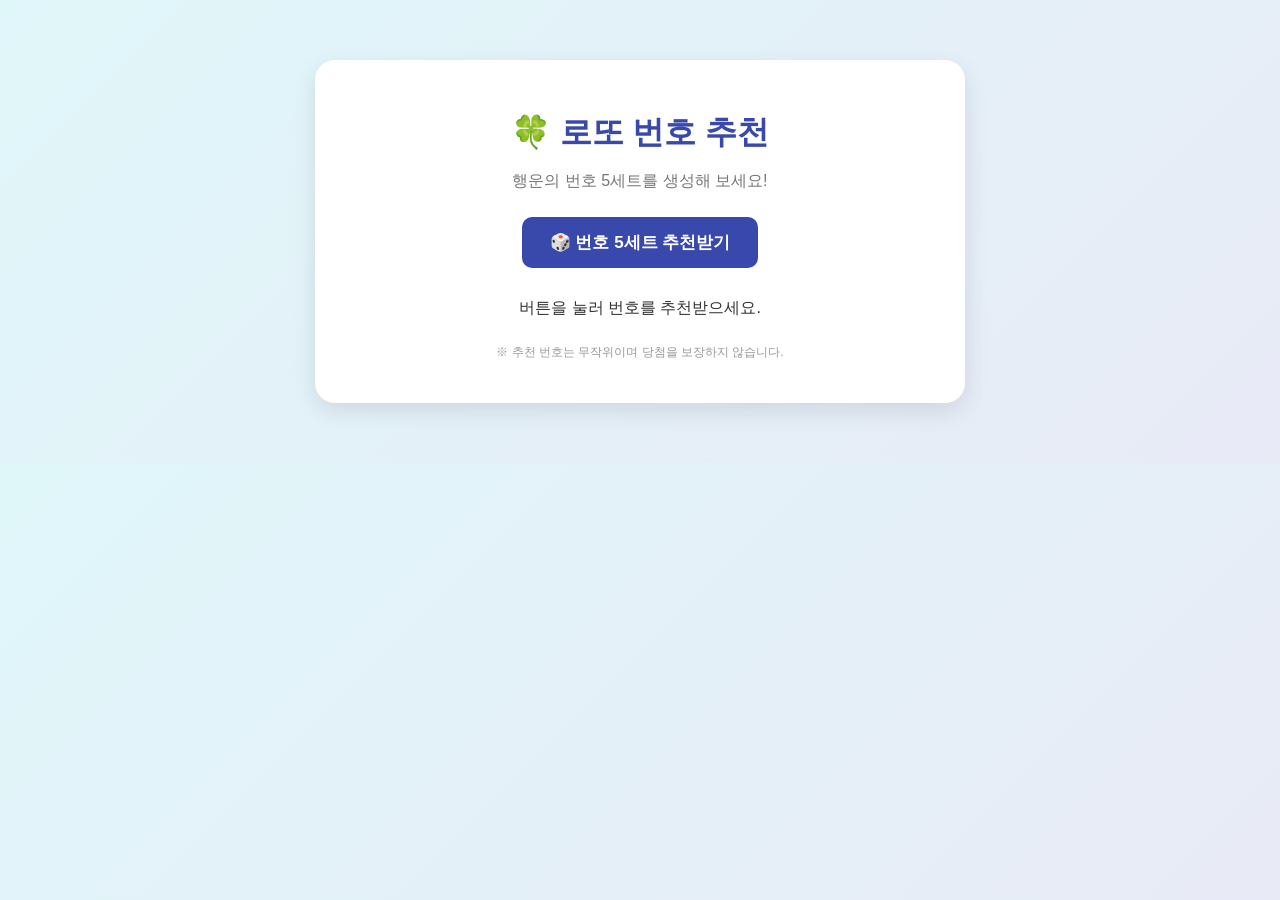
==== index.html @ 2cc2b184 "Move static site to repository root" ====
<!DOCTYPE html>
<html lang="ko">
<head>
  <meta charset="UTF-8">
  <meta name="viewport" content="width=device-width, initial-scale=1.0">
  <title>로또 번호 추천</title>
  <link rel="stylesheet" href="style.css">
</head>
<body>

  <div class="container">
    <h1>🍀 로또 번호 추천</h1>
    <p class="description">
      행운의 번호 5세트를 생성해 보세요!
    </p>

    <button id="generate-button" type="button">
      🎲 번호 5세트 추천받기
    </button>

    <div id="results" aria-live="polite">
      <p>버튼을 눌러 번호를 추천받으세요.</p>
    </div>

    <p class="notice">
      ※ 추천 번호는 무작위이며 당첨을 보장하지 않습니다.
    </p>
  </div>

  <script src="main.js" defer></script>

</body>
</html>
---- style.css ----
* {
  box-sizing: border-box;
}

body {
  margin: 0;
  padding: 30px 15px;
  color: #333;
  font-family: Arial, sans-serif;
  text-align: center;
  background: linear-gradient(135deg, #e0f7fa, #e8eaf6);
}

.container {
  max-width: 650px;
  margin: 30px auto;
  padding: 30px 20px;
  background: #fff;
  border-radius: 20px;
  box-shadow: 0 8px 25px rgb(0 0 0 / 10%);
}

h1 {
  margin-bottom: 10px;
  color: #3949ab;
}

.description {
  margin-bottom: 25px;
  color: #777;
}

button {
  padding: 14px 28px;
  border: 0;
  border-radius: 10px;
  color: #fff;
  background: #3949ab;
  font-size: 17px;
  font-weight: bold;
  cursor: pointer;
  transition: 0.2s;
}

button:hover {
  background: #283593;
  transform: translateY(-2px);
}

button:focus-visible {
  outline: 3px solid #ffb300;
  outline-offset: 3px;
}

#results {
  margin-top: 30px;
}

.lotto-set {
  display: flex;
  flex-wrap: wrap;
  align-items: center;
  justify-content: center;
  gap: 10px;
  margin: 18px 0;
}

.set-label {
  width: 100%;
  margin-bottom: 2px;
  color: #555;
  font-weight: bold;
}

.ball {
  display: flex;
  width: 43px;
  height: 43px;
  align-items: center;
  justify-content: center;
  border-radius: 50%;
  color: #fff;
  font-size: 15px;
  font-weight: bold;
  box-shadow: 0 3px 5px rgb(0 0 0 / 12%);
}

.yellow { color: #333; background: #fbc02d; }
.blue { background: #1976d2; }
.red { background: #e53935; }
.gray { background: #757575; }
.green { background: #43a047; }

.notice {
  margin-top: 25px;
  color: #999;
  font-size: 12px;
}

@media (max-width: 400px) {
  .ball {
    width: 36px;
    height: 36px;
    font-size: 13px;
  }

  .lotto-set {
    gap: 6px;
  }
}
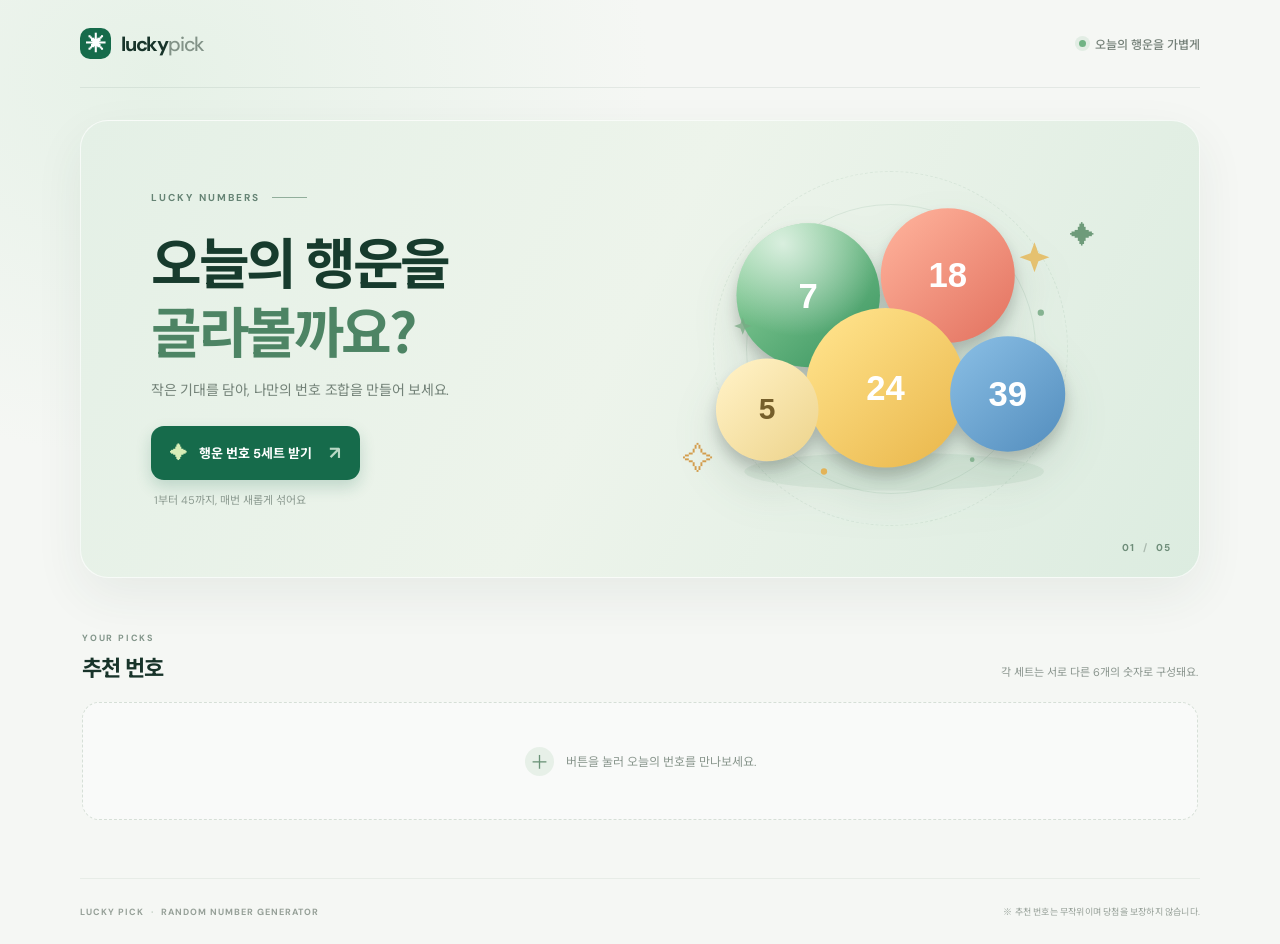
==== commit 166c5db1: "Refresh lotto page design and add illustration" ====
--- a/index.html
+++ b/index.html
@@ -1,34 +1,71 @@
-
-<!DOCTYPE html>
-<html lang="ko">
-<head>
-  <meta charset="UTF-8">
-  <meta name="viewport" content="width=device-width, initial-scale=1.0">
-  <title>로또 번호 추천</title>
-  <link rel="stylesheet" href="style.css">
-</head>
-<body>
-
-  <div class="container">
-    <h1>🍀 로또 번호 추천</h1>
-    <p class="description">
-      행운의 번호 5세트를 생성해 보세요!
-    </p>
-
-    <button id="generate-button" type="button">
-      🎲 번호 5세트 추천받기
-    </button>
-
-    <div id="results" aria-live="polite">
-      <p>버튼을 눌러 번호를 추천받으세요.</p>
-    </div>
-
-    <p class="notice">
-      ※ 추천 번호는 무작위이며 당첨을 보장하지 않습니다.
-    </p>
-  </div>
-
-  <script src="main.js" defer></script>
-
-</body>
-</html>
+<!DOCTYPE html>
+<html lang="ko">
+<head>
+  <meta charset="UTF-8">
+  <meta name="viewport" content="width=device-width, initial-scale=1.0">
+  <meta name="theme-color" content="#f5f7f4">
+  <meta name="description" content="가볍게 즐기는 랜덤 로또 번호 추천 서비스">
+  <title>Lucky Pick — 로또 번호 추천</title>
+  <link rel="preconnect" href="https://fonts.googleapis.com">
+  <link rel="preconnect" href="https://fonts.gstatic.com" crossorigin>
+  <link href="https://fonts.googleapis.com/css2?family=DM+Sans:wght@400;500;600;700&family=Noto+Sans+KR:wght@400;500;600;700;800&display=swap" rel="stylesheet">
+  <link rel="stylesheet" href="style.css">
+</head>
+<body>
+  <div class="page-shell">
+    <header class="topbar">
+      <a class="brand" href="./" aria-label="Lucky Pick 홈">
+        <span class="brand-mark" aria-hidden="true">✳</span>
+        <span>lucky<span class="brand-light">pick</span></span>
+      </a>
+      <span class="topbar-note"><span class="live-dot"></span> 오늘의 행운을 가볍게</span>
+    </header>
+
+    <main>
+      <section class="hero" aria-labelledby="hero-title">
+        <div class="hero-copy">
+          <p class="eyebrow"><span>LUCKY NUMBERS</span><span class="eyebrow-line"></span></p>
+          <h1 id="hero-title">오늘의 행운을<br><span>골라볼까요?</span></h1>
+          <p class="hero-description">작은 기대를 담아, 나만의 번호 조합을 만들어 보세요.</p>
+          <button id="generate-button" class="generate-button" type="button">
+            <span class="button-icon" aria-hidden="true">✦</span>
+            행운 번호 5세트 받기
+            <span class="button-arrow" aria-hidden="true">↗</span>
+          </button>
+          <p class="button-caption">1부터 45까지, 매번 새롭게 섞어요</p>
+        </div>
+        <div class="hero-art-wrap" aria-hidden="true">
+          <div class="art-orbit orbit-one"></div>
+          <div class="art-orbit orbit-two"></div>
+          <img class="hero-art" src="assets/lucky-balls.svg" alt="">
+          <span class="sparkle sparkle-one">✦</span>
+          <span class="sparkle sparkle-two">✧</span>
+        </div>
+        <div class="hero-index" aria-hidden="true">01 <span>/</span> 05</div>
+      </section>
+
+      <section class="results-section" aria-labelledby="results-title">
+        <div class="section-heading">
+          <div>
+            <p class="section-kicker">YOUR PICKS</p>
+            <h2 id="results-title">추천 번호</h2>
+          </div>
+          <p class="section-side-note">각 세트는 서로 다른 6개의 숫자로 구성돼요.</p>
+        </div>
+        <div id="results" class="results-grid" aria-live="polite" aria-atomic="false">
+          <div class="empty-state">
+            <span class="empty-icon" aria-hidden="true">＋</span>
+            <p>버튼을 눌러 오늘의 번호를 만나보세요.</p>
+          </div>
+        </div>
+      </section>
+    </main>
+
+    <footer class="footer">
+      <span>LUCKY PICK <span class="footer-dot">·</span> RANDOM NUMBER GENERATOR</span>
+      <span>※ 추천 번호는 무작위이며 당첨을 보장하지 않습니다.</span>
+    </footer>
+  </div>
+  <script src="main.js" defer></script>
+</body>
+</html>
--- a/style.css
+++ b/style.css
@@ -1,110 +1,372 @@
-* {
-  box-sizing: border-box;
-}
+:root {
+  color-scheme: light;
+  --ink: #18342a;
+  --muted: #78867e;
+  --green: #166b4b;
+  --green-dark: #104b36;
+  --mint: #d8eee0;
+  --paper: #f5f7f4;
+  --line: #e7ece7;
+  font-family: "DM Sans", "Noto Sans KR", sans-serif;
+}
+
+* { box-sizing: border-box; }
 
 body {
+  min-width: 320px;
   margin: 0;
-  padding: 30px 15px;
-  color: #333;
-  font-family: Arial, sans-serif;
-  text-align: center;
-  background: linear-gradient(135deg, #e0f7fa, #e8eaf6);
-}
-
-.container {
-  max-width: 650px;
-  margin: 30px auto;
-  padding: 30px 20px;
+  color: var(--ink);
+  background:
+    radial-gradient(ellipse at 12% 8%, rgb(224 239 226 / 72%), transparent 31rem),
+    var(--paper);
+}
+
+button { font: inherit; }
+
+.page-shell {
+  width: min(1120px, calc(100% - 64px));
+  margin: 0 auto;
+}
+
+.topbar {
+  height: 88px;
+  display: flex;
+  align-items: center;
+  justify-content: space-between;
+  border-bottom: 1px solid rgb(24 52 42 / 8%);
+}
+
+.brand {
+  display: inline-flex;
+  align-items: center;
+  gap: 10px;
+  color: var(--ink);
+  font-size: 20px;
+  font-weight: 700;
+  letter-spacing: -1.2px;
+  text-decoration: none;
+}
+
+.brand-mark {
+  display: grid;
+  width: 31px;
+  height: 31px;
+  place-items: center;
+  border-radius: 10px;
+  color: white;
+  background: var(--green);
+  font-size: 20px;
+}
+
+.brand-light { color: #829287; font-weight: 500; }
+
+.topbar-note {
+  display: inline-flex;
+  align-items: center;
+  gap: 9px;
+  color: #748078;
+  font-size: 12px;
+  font-weight: 500;
+}
+
+.live-dot {
+  width: 7px;
+  height: 7px;
+  border-radius: 50%;
+  background: #70b384;
+  box-shadow: 0 0 0 4px rgb(112 179 132 / 15%);
+}
+
+.hero {
+  position: relative;
+  display: grid;
+  min-height: 458px;
+  grid-template-columns: 1fr 0.95fr;
+  align-items: center;
+  overflow: hidden;
+  margin-top: 32px;
+  padding: 58px 70px;
+  border: 1px solid rgb(255 255 255 / 70%);
+  border-radius: 28px;
+  background: linear-gradient(116deg, #e4f0e6 0%, #edf4eb 48%, #dcece0 100%);
+  box-shadow: 0 18px 50px rgb(38 76 53 / 7%);
+}
+
+.hero-copy { position: relative; z-index: 2; }
+
+.eyebrow {
+  display: flex;
+  align-items: center;
+  gap: 12px;
+  margin: 0 0 22px;
+  color: #658374;
+  font-size: 10px;
+  font-weight: 700;
+  letter-spacing: 2.1px;
+}
+
+.eyebrow-line { width: 35px; height: 1px; background: #91ae9b; }
+
+h1, h2, p { margin-top: 0; }
+
+h1 {
+  margin-bottom: 15px;
+  color: #173b2d;
+  font-family: "Noto Sans KR", sans-serif;
+  font-size: clamp(38px, 4.5vw, 55px);
+  font-weight: 700;
+  letter-spacing: -3.5px;
+  line-height: 1.25;
+}
+
+h1 span { color: #4d8464; }
+
+.hero-description {
+  margin-bottom: 27px;
+  color: #738278;
+  font-size: 14px;
+  letter-spacing: -0.3px;
+}
+
+.generate-button {
+  display: inline-flex;
+  min-height: 54px;
+  align-items: center;
+  gap: 12px;
+  padding: 0 19px;
+  border: 0;
+  border-radius: 13px;
+  color: #fff;
+  background: var(--green);
+  box-shadow: 0 7px 16px rgb(22 107 75 / 20%);
+  cursor: pointer;
+  font-size: 13px;
+  font-weight: 700;
+  transition: transform 180ms ease, background 180ms ease, box-shadow 180ms ease;
+}
+
+.generate-button:hover {
+  transform: translateY(-2px);
+  background: var(--green-dark);
+  box-shadow: 0 10px 22px rgb(22 107 75 / 25%);
+}
+
+.generate-button:active { transform: translateY(0); }
+
+.generate-button:focus-visible { outline: 3px solid #e0aa48; outline-offset: 4px; }
+
+.button-icon { color: #d8edb7; font-size: 17px; }
+.button-arrow { margin-left: 5px; color: #b9d8c5; font-size: 18px; }
+
+.button-caption {
+  margin: 11px 0 0 3px;
+  color: #8b9a90;
+  font-size: 11px;
+}
+
+.hero-art-wrap {
+  position: relative;
+  display: grid;
+  min-width: 0;
+  min-height: 315px;
+  place-items: center;
+}
+
+.hero-art { position: relative; z-index: 1; width: min(100%, 410px); filter: drop-shadow(0 22px 22px rgb(38 84 54 / 12%)); }
+
+.art-orbit {
+  position: absolute;
+  width: 290px;
+  height: 290px;
+  border: 1px solid rgb(77 132 100 / 12%);
+  border-radius: 50%;
+}
+
+.orbit-two { width: 355px; height: 355px; border-style: dashed; border-color: rgb(77 132 100 / 10%); }
+
+.sparkle { position: absolute; z-index: 2; color: #6e9b7a; }
+.sparkle-one { top: 36px; right: 34px; font-size: 25px; }
+.sparkle-two { bottom: 35px; left: 30px; color: #d39d4e; font-size: 31px; }
+
+.hero-index {
+  position: absolute;
+  right: 28px;
+  bottom: 23px;
+  color: #6e8d79;
+  font-size: 10px;
+  font-weight: 700;
+  letter-spacing: 1px;
+}
+
+.hero-index span { margin: 0 5px; color: #aab9ae; }
+
+.results-section { padding: 54px 2px 58px; }
+
+.section-heading {
+  display: flex;
+  align-items: end;
+  justify-content: space-between;
+  margin-bottom: 20px;
+}
+
+.section-kicker {
+  margin-bottom: 6px;
+  color: #82958a;
+  font-size: 9px;
+  font-weight: 700;
+  letter-spacing: 1.8px;
+}
+
+h2 {
+  margin-bottom: 0;
+  font-family: "Noto Sans KR", sans-serif;
+  font-size: 22px;
+  font-weight: 700;
+  letter-spacing: -1px;
+}
+
+.section-side-note { margin-bottom: 3px; color: #8b968f; font-size: 11px; }
+
+.results-grid {
+  display: grid;
+  grid-template-columns: repeat(5, minmax(0, 1fr));
+  gap: 12px;
+}
+
+.empty-state {
+  display: flex;
+  min-height: 118px;
+  grid-column: 1 / -1;
+  align-items: center;
+  justify-content: center;
+  gap: 12px;
+  border: 1px dashed #d6dfd7;
+  border-radius: 17px;
+  color: #89968d;
+  background: rgb(255 255 255 / 43%);
+  font-size: 12px;
+}
+
+.empty-state p { margin: 0; }
+
+.empty-icon {
+  display: grid;
+  width: 29px;
+  height: 29px;
+  place-items: center;
+  border-radius: 50%;
+  color: #6a9277;
+  background: #e7f0e8;
+  font-size: 19px;
+}
+
+.lotto-card {
+  min-width: 0;
+  padding: 17px 14px 18px;
+  border: 1px solid #e8ede8;
+  border-radius: 17px;
   background: #fff;
-  border-radius: 20px;
-  box-shadow: 0 8px 25px rgb(0 0 0 / 10%);
-}
-
-h1 {
-  margin-bottom: 10px;
-  color: #3949ab;
-}
-
-.description {
-  margin-bottom: 25px;
-  color: #777;
-}
-
-button {
-  padding: 14px 28px;
-  border: 0;
-  border-radius: 10px;
-  color: #fff;
-  background: #3949ab;
-  font-size: 17px;
-  font-weight: bold;
-  cursor: pointer;
-  transition: 0.2s;
-}
-
-button:hover {
-  background: #283593;
-  transform: translateY(-2px);
-}
-
-button:focus-visible {
-  outline: 3px solid #ffb300;
-  outline-offset: 3px;
-}
-
-#results {
-  margin-top: 30px;
-}
-
-.lotto-set {
-  display: flex;
-  flex-wrap: wrap;
-  align-items: center;
-  justify-content: center;
-  gap: 10px;
-  margin: 18px 0;
-}
-
-.set-label {
-  width: 100%;
-  margin-bottom: 2px;
-  color: #555;
-  font-weight: bold;
-}
+  box-shadow: 0 5px 18px rgb(28 59 40 / 3%);
+  animation: card-in 360ms both;
+}
+
+.lotto-card:nth-child(2) { animation-delay: 45ms; }
+.lotto-card:nth-child(3) { animation-delay: 90ms; }
+.lotto-card:nth-child(4) { animation-delay: 135ms; }
+.lotto-card:nth-child(5) { animation-delay: 180ms; }
+
+@keyframes card-in {
+  from { opacity: 0; transform: translateY(8px); }
+  to { opacity: 1; transform: translateY(0); }
+}
+
+.card-heading { display: flex; align-items: center; justify-content: space-between; margin-bottom: 15px; }
+
+.card-label { color: #74857a; font-size: 10px; font-weight: 700; }
+
+.card-number {
+  display: grid;
+  width: 23px;
+  height: 23px;
+  place-items: center;
+  border-radius: 8px;
+  color: #477456;
+  background: #eaf3eb;
+  font-size: 10px;
+  font-weight: 700;
+}
+
+.balls { display: flex; flex-wrap: wrap; justify-content: center; gap: 6px; }
 
 .ball {
-  display: flex;
-  width: 43px;
-  height: 43px;
-  align-items: center;
-  justify-content: center;
+  display: grid;
+  width: 34px;
+  height: 34px;
+  flex: 0 0 34px;
+  place-items: center;
+  border: 1px solid rgb(0 0 0 / 4%);
   border-radius: 50%;
   color: #fff;
-  font-size: 15px;
-  font-weight: bold;
-  box-shadow: 0 3px 5px rgb(0 0 0 / 12%);
-}
-
-.yellow { color: #333; background: #fbc02d; }
-.blue { background: #1976d2; }
-.red { background: #e53935; }
-.gray { background: #757575; }
-.green { background: #43a047; }
-
-.notice {
-  margin-top: 25px;
-  color: #999;
-  font-size: 12px;
-}
-
-@media (max-width: 400px) {
-  .ball {
-    width: 36px;
-    height: 36px;
-    font-size: 13px;
-  }
-
-  .lotto-set {
-    gap: 6px;
-  }
-}
+  font-size: 11px;
+  font-weight: 700;
+  box-shadow: inset 0 1px 1px rgb(255 255 255 / 35%), 0 2px 4px rgb(27 51 34 / 10%);
+}
+
+.ball-yellow { color: #735514; background: linear-gradient(145deg, #ffe38a, #edbd45); }
+.ball-blue { background: linear-gradient(145deg, #86b9ed, #4886c7); }
+.ball-red { background: linear-gradient(145deg, #f48c83, #d65349); }
+.ball-gray { background: linear-gradient(145deg, #aab8b0, #77867c); }
+.ball-green { background: linear-gradient(145deg, #82c690, #44945a); }
+
+.footer {
+  display: flex;
+  min-height: 66px;
+  align-items: center;
+  justify-content: space-between;
+  border-top: 1px solid var(--line);
+  color: #96a098;
+  font-size: 9px;
+  letter-spacing: 0.2px;
+}
+
+.footer > span:first-child { font-weight: 700; letter-spacing: 1px; }
+.footer-dot { margin: 0 4px; color: #b6c5b9; }
+
+@media (max-width: 900px) {
+  .page-shell { width: min(760px, calc(100% - 40px)); }
+  .hero { min-height: 410px; padding: 48px 42px; }
+  .hero-art-wrap { min-height: 280px; }
+  .art-orbit { width: 245px; height: 245px; }
+  .orbit-two { width: 300px; height: 300px; }
+  .results-grid { grid-template-columns: repeat(3, minmax(0, 1fr)); }
+}
+
+@media (max-width: 620px) {
+  .page-shell { width: calc(100% - 32px); }
+  .topbar { height: 68px; }
+  .brand { font-size: 18px; }
+  .topbar-note { font-size: 10px; }
+  .hero { min-height: 0; grid-template-columns: 1fr; gap: 3px; margin-top: 18px; padding: 34px 25px 27px; border-radius: 22px; }
+  .eyebrow { margin-bottom: 15px; }
+  h1 { font-size: clamp(37px, 10vw, 48px); letter-spacing: -2.7px; }
+  .hero-description { max-width: 300px; font-size: 12px; line-height: 1.7; }
+  .hero-art-wrap { min-height: 215px; margin-top: 2px; }
+  .hero-art { width: min(78%, 280px); }
+  .art-orbit { width: 190px; height: 190px; }
+  .orbit-two { width: 235px; height: 235px; }
+  .sparkle-one { top: 15px; right: 13%; }
+  .sparkle-two { bottom: 10px; left: 12%; }
+  .hero-index { right: 19px; bottom: 15px; }
+  .results-section { padding: 39px 0 42px; }
+  .section-heading { align-items: start; gap: 12px; }
+  .section-side-note { max-width: 150px; text-align: right; line-height: 1.6; }
+  .results-grid { grid-template-columns: repeat(2, minmax(0, 1fr)); gap: 9px; }
+  .lotto-card { padding: 14px 9px 16px; }
+  .balls { gap: 5px; }
+  .ball { width: 32px; height: 32px; flex-basis: 32px; }
+  .footer { min-height: 75px; align-items: flex-start; flex-direction: column; justify-content: center; gap: 7px; font-size: 8px; }
+}
+
+@media (prefers-reduced-motion: reduce) {
+  *, *::before, *::after { scroll-behavior: auto !important; animation-duration: 0.01ms !important; animation-iteration-count: 1 !important; transition-duration: 0.01ms !important; }
+}
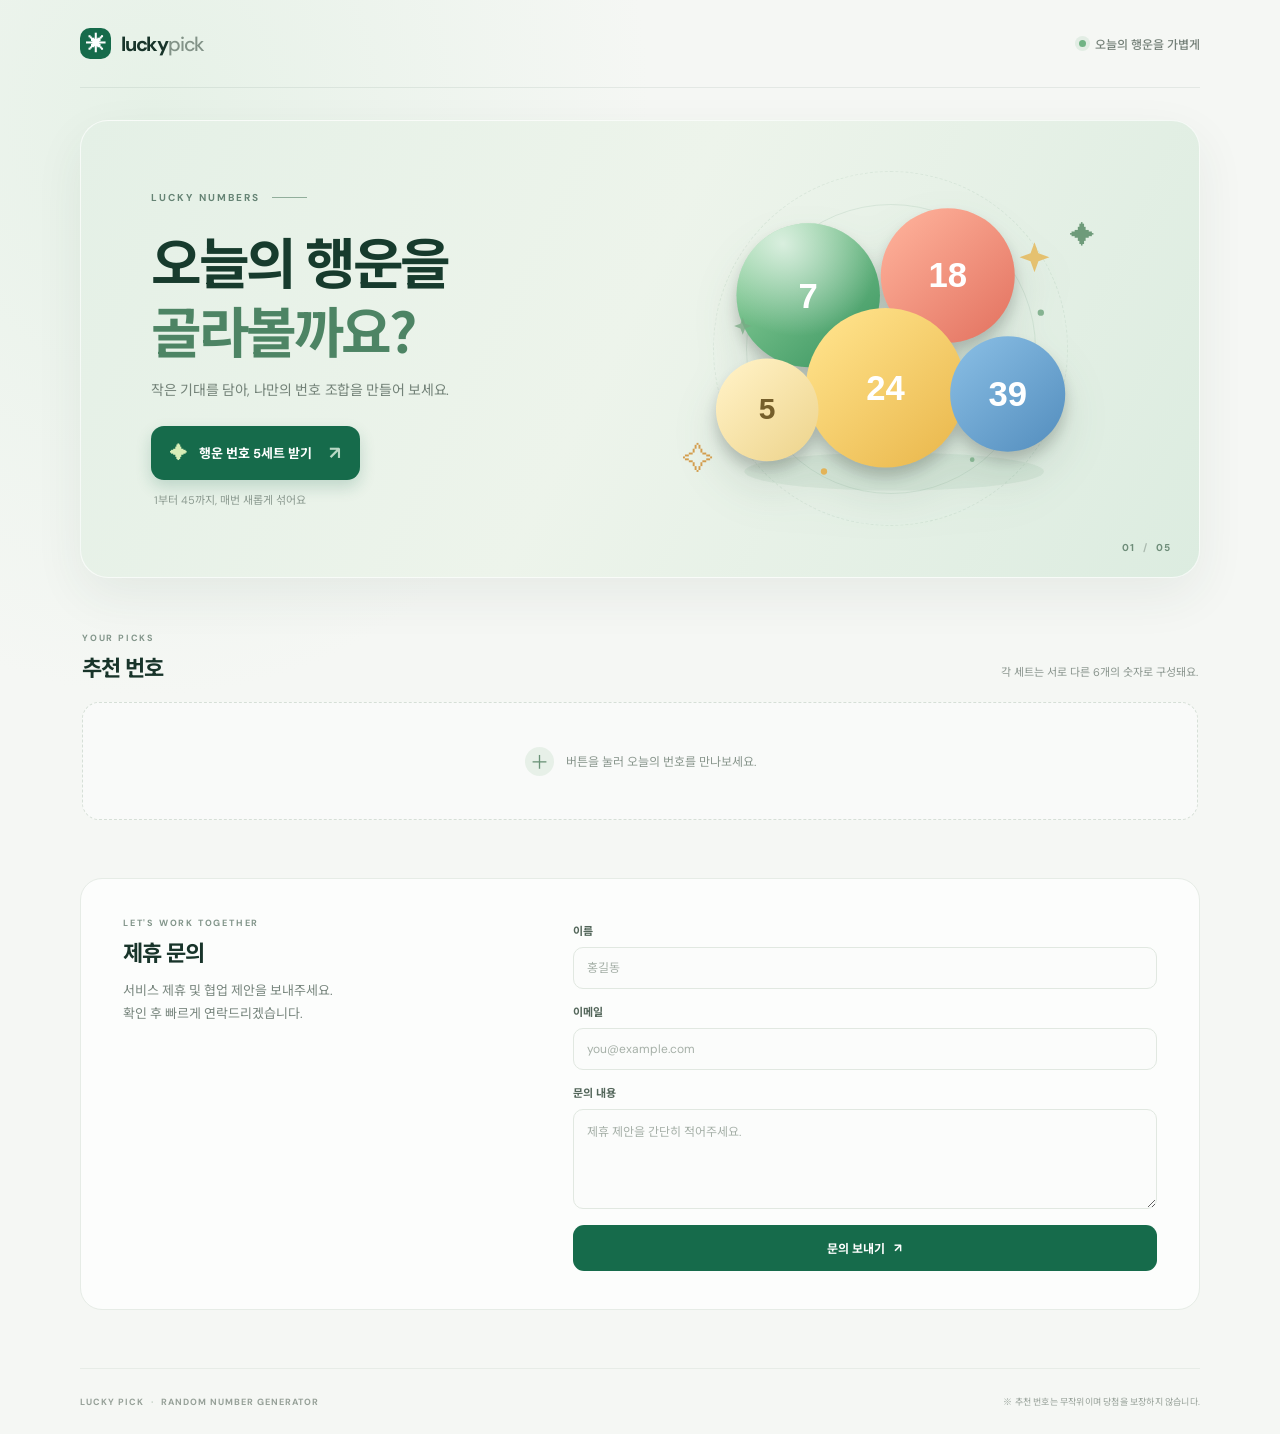
==== commit 0a48809e: "Add partnership inquiry form" ====
--- a/index.html
+++ b/index.html
@@ -59,6 +59,26 @@
           </div>
         </div>
       </section>
+
+      <section class="partnership-section" aria-labelledby="partnership-title">
+        <div class="partnership-intro">
+          <p class="section-kicker">LET'S WORK TOGETHER</p>
+          <h2 id="partnership-title">제휴 문의</h2>
+          <p>서비스 제휴 및 협업 제안을 보내주세요.<br>확인 후 빠르게 연락드리겠습니다.</p>
+        </div>
+        <form class="partnership-form" action="https://formspree.io/f/mnppqanr" method="POST">
+          <label for="partner-name">이름</label>
+          <input id="partner-name" name="name" type="text" autocomplete="name" placeholder="홍길동" required>
+
+          <label for="partner-email">이메일</label>
+          <input id="partner-email" name="email" type="email" autocomplete="email" placeholder="you@example.com" required>
+
+          <label for="partner-message">문의 내용</label>
+          <textarea id="partner-message" name="message" rows="4" placeholder="제휴 제안을 간단히 적어주세요." required></textarea>
+
+          <button class="submit-button" type="submit">문의 보내기 <span aria-hidden="true">↗</span></button>
+        </form>
+      </section>
     </main>
 
     <footer class="footer">
--- a/style.css
+++ b/style.css
@@ -332,6 +332,59 @@
 .footer > span:first-child { font-weight: 700; letter-spacing: 1px; }
 .footer-dot { margin: 0 4px; color: #b6c5b9; }
 
+.partnership-section {
+  display: grid;
+  grid-template-columns: 0.8fr 1.2fr;
+  gap: 60px;
+  margin: 0 0 58px;
+  padding: 38px 42px;
+  border: 1px solid #e6ece6;
+  border-radius: 22px;
+  background: rgb(255 255 255 / 72%);
+}
+
+.partnership-intro h2 { margin-bottom: 12px; }
+.partnership-intro > p:last-child { color: var(--muted); font-size: 13px; line-height: 1.8; }
+
+.partnership-form { display: grid; grid-template-columns: 1fr; gap: 9px; }
+.partnership-form label { margin-top: 5px; color: #53665a; font-size: 11px; font-weight: 700; }
+.partnership-form input,
+.partnership-form textarea {
+  width: 100%;
+  padding: 12px 13px;
+  border: 1px solid #e1e8e1;
+  border-radius: 10px;
+  outline: none;
+  color: var(--ink);
+  background: #fbfcfb;
+  font: inherit;
+  font-size: 12px;
+  transition: border-color 160ms ease, box-shadow 160ms ease;
+}
+.partnership-form textarea { resize: vertical; min-height: 100px; }
+.partnership-form input:focus,
+.partnership-form textarea:focus { border-color: #70a181; box-shadow: 0 0 0 3px rgb(112 161 129 / 14%); }
+.partnership-form input::placeholder,
+.partnership-form textarea::placeholder { color: #a6b0a8; }
+.submit-button {
+  display: inline-flex;
+  min-height: 46px;
+  align-items: center;
+  justify-content: center;
+  gap: 9px;
+  margin-top: 7px;
+  border: 0;
+  border-radius: 11px;
+  color: white;
+  background: var(--green);
+  cursor: pointer;
+  font-size: 12px;
+  font-weight: 700;
+  transition: background 160ms ease, transform 160ms ease;
+}
+.submit-button:hover { transform: translateY(-1px); background: var(--green-dark); }
+.submit-button:focus-visible { outline: 3px solid #e0aa48; outline-offset: 3px; }
+
 @media (max-width: 900px) {
   .page-shell { width: min(760px, calc(100% - 40px)); }
   .hero { min-height: 410px; padding: 48px 42px; }
@@ -339,6 +392,7 @@
   .art-orbit { width: 245px; height: 245px; }
   .orbit-two { width: 300px; height: 300px; }
   .results-grid { grid-template-columns: repeat(3, minmax(0, 1fr)); }
+  .partnership-section { gap: 30px; padding: 32px; }
 }
 
 @media (max-width: 620px) {
@@ -361,6 +415,7 @@
   .section-heading { align-items: start; gap: 12px; }
   .section-side-note { max-width: 150px; text-align: right; line-height: 1.6; }
   .results-grid { grid-template-columns: repeat(2, minmax(0, 1fr)); gap: 9px; }
+  .partnership-section { grid-template-columns: 1fr; gap: 18px; margin-bottom: 38px; padding: 26px 21px; }
   .lotto-card { padding: 14px 9px 16px; }
   .balls { gap: 5px; }
   .ball { width: 32px; height: 32px; flex-basis: 32px; }
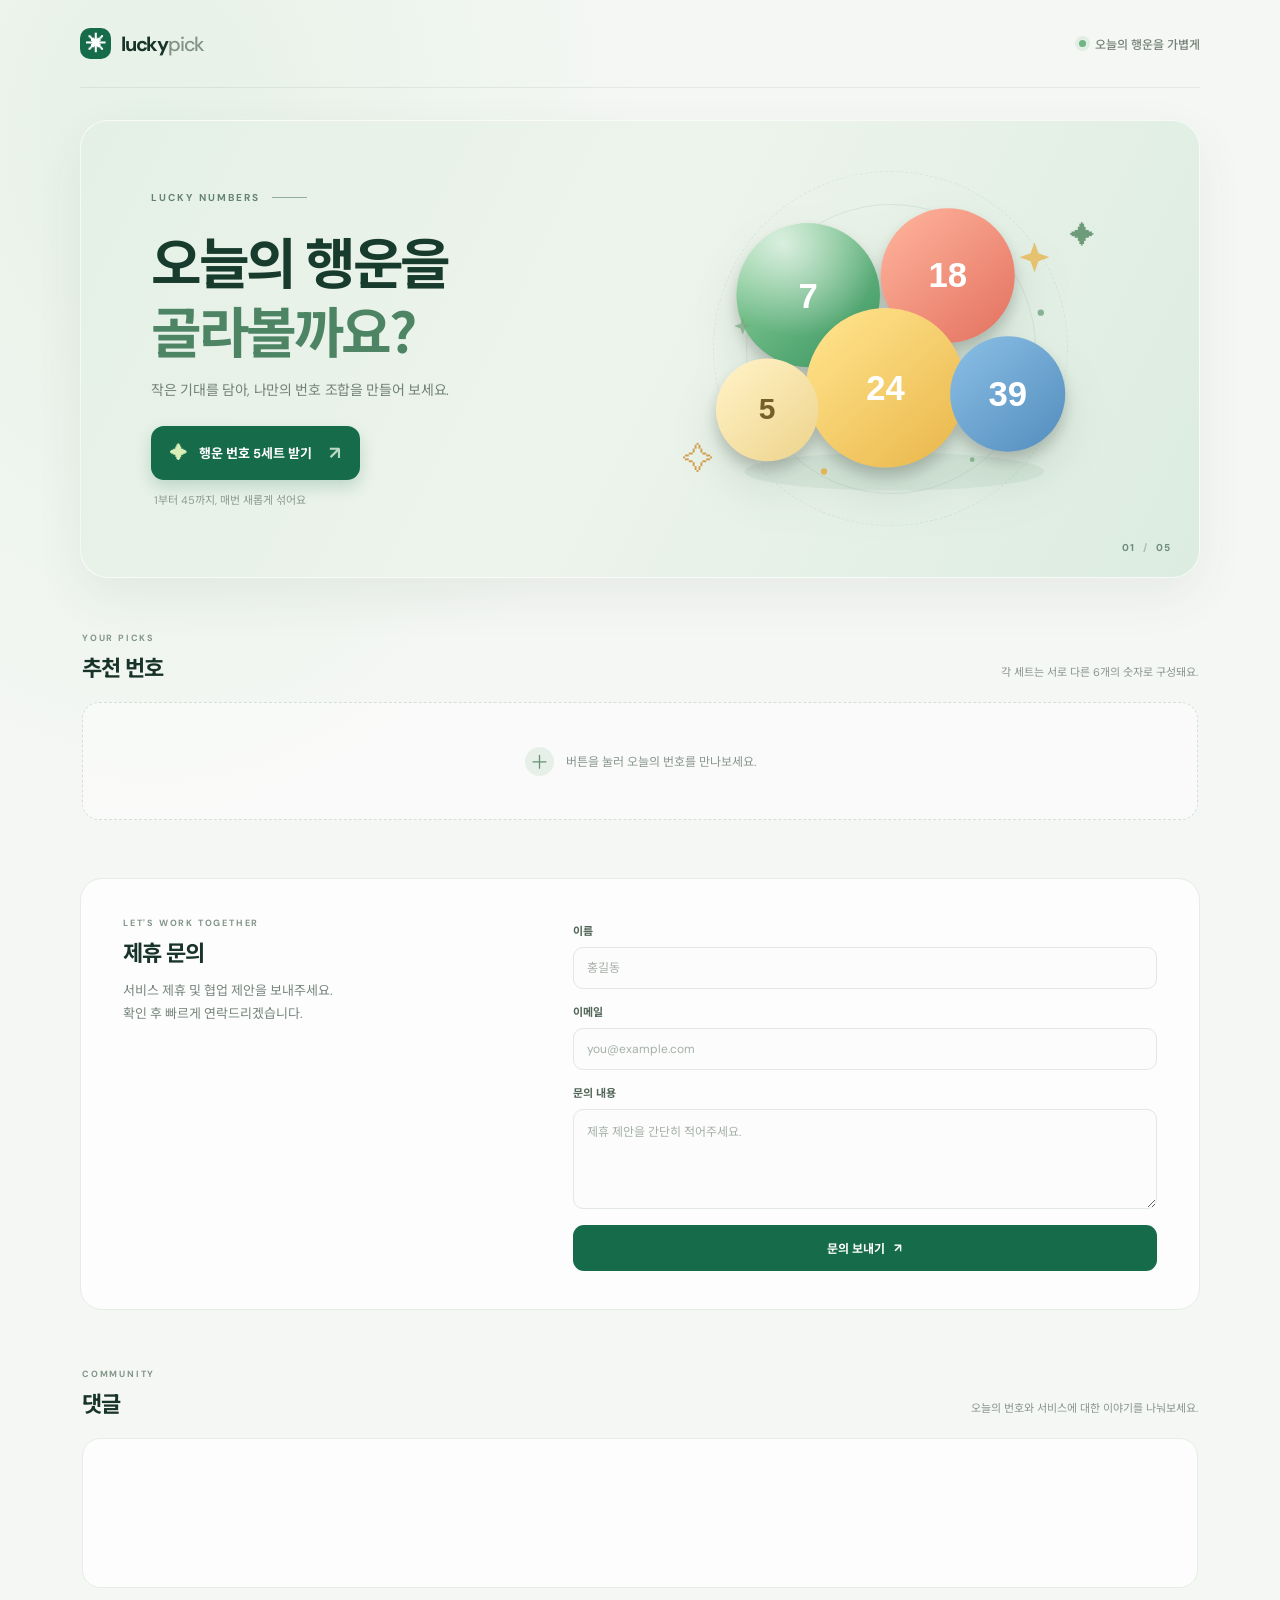
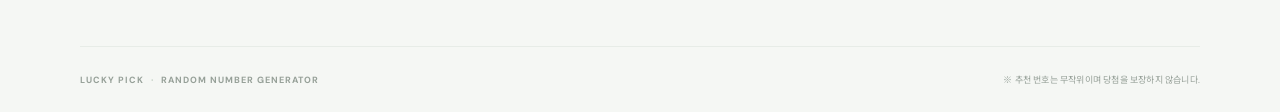
==== commit acaf1d3a: "Add Disqus comments" ====
--- a/index.html
+++ b/index.html
@@ -79,6 +79,20 @@
           <button class="submit-button" type="submit">문의 보내기 <span aria-hidden="true">↗</span></button>
         </form>
       </section>
+
+      <section class="comments-section" aria-labelledby="comments-title">
+        <div class="section-heading">
+          <div>
+            <p class="section-kicker">COMMUNITY</p>
+            <h2 id="comments-title">댓글</h2>
+          </div>
+          <p class="section-side-note">오늘의 번호와 서비스에 대한 이야기를 나눠보세요.</p>
+        </div>
+        <div class="comments-panel">
+          <div id="disqus_thread"></div>
+          <noscript>댓글을 보려면 JavaScript를 활성화해 주세요. <a href="https://disqus.com/?ref_noscript">Disqus 댓글 보기</a></noscript>
+        </div>
+      </section>
     </main>
 
     <footer class="footer">
@@ -87,5 +101,18 @@
     </footer>
   </div>
   <script src="main.js" defer></script>
+  <script>
+    var disqus_config = function () {
+      this.page.url = "https://firstaihtml.pages.dev/";
+      this.page.identifier = "luckypick-home";
+    };
+    (function () {
+      var d = document;
+      var s = d.createElement("script");
+      s.src = "https://productbuilder-3ijjsavg4y.disqus.com/embed.js";
+      s.setAttribute("data-timestamp", String(Date.now()));
+      (d.head || d.body).appendChild(s);
+    })();
+  </script>
 </body>
 </html>
--- a/style.css
+++ b/style.css
@@ -384,6 +384,17 @@
 }
 .submit-button:hover { transform: translateY(-1px); background: var(--green-dark); }
 .submit-button:focus-visible { outline: 3px solid #e0aa48; outline-offset: 3px; }
+
+.comments-section { padding: 0 2px 58px; }
+.comments-panel {
+  min-height: 150px;
+  padding: 26px;
+  border: 1px solid #e6ece6;
+  border-radius: 18px;
+  background: rgb(255 255 255 / 72%);
+}
+.comments-panel noscript { color: var(--muted); font-size: 12px; }
+.comments-panel noscript a { color: var(--green); }
 
 @media (max-width: 900px) {
   .page-shell { width: min(760px, calc(100% - 40px)); }
@@ -412,6 +423,8 @@
   .sparkle-two { bottom: 10px; left: 12%; }
   .hero-index { right: 19px; bottom: 15px; }
   .results-section { padding: 39px 0 42px; }
+  .comments-section { padding: 0 0 42px; }
+  .comments-panel { padding: 18px 14px; }
   .section-heading { align-items: start; gap: 12px; }
   .section-side-note { max-width: 150px; text-align: right; line-height: 1.6; }
   .results-grid { grid-template-columns: repeat(2, minmax(0, 1fr)); gap: 9px; }
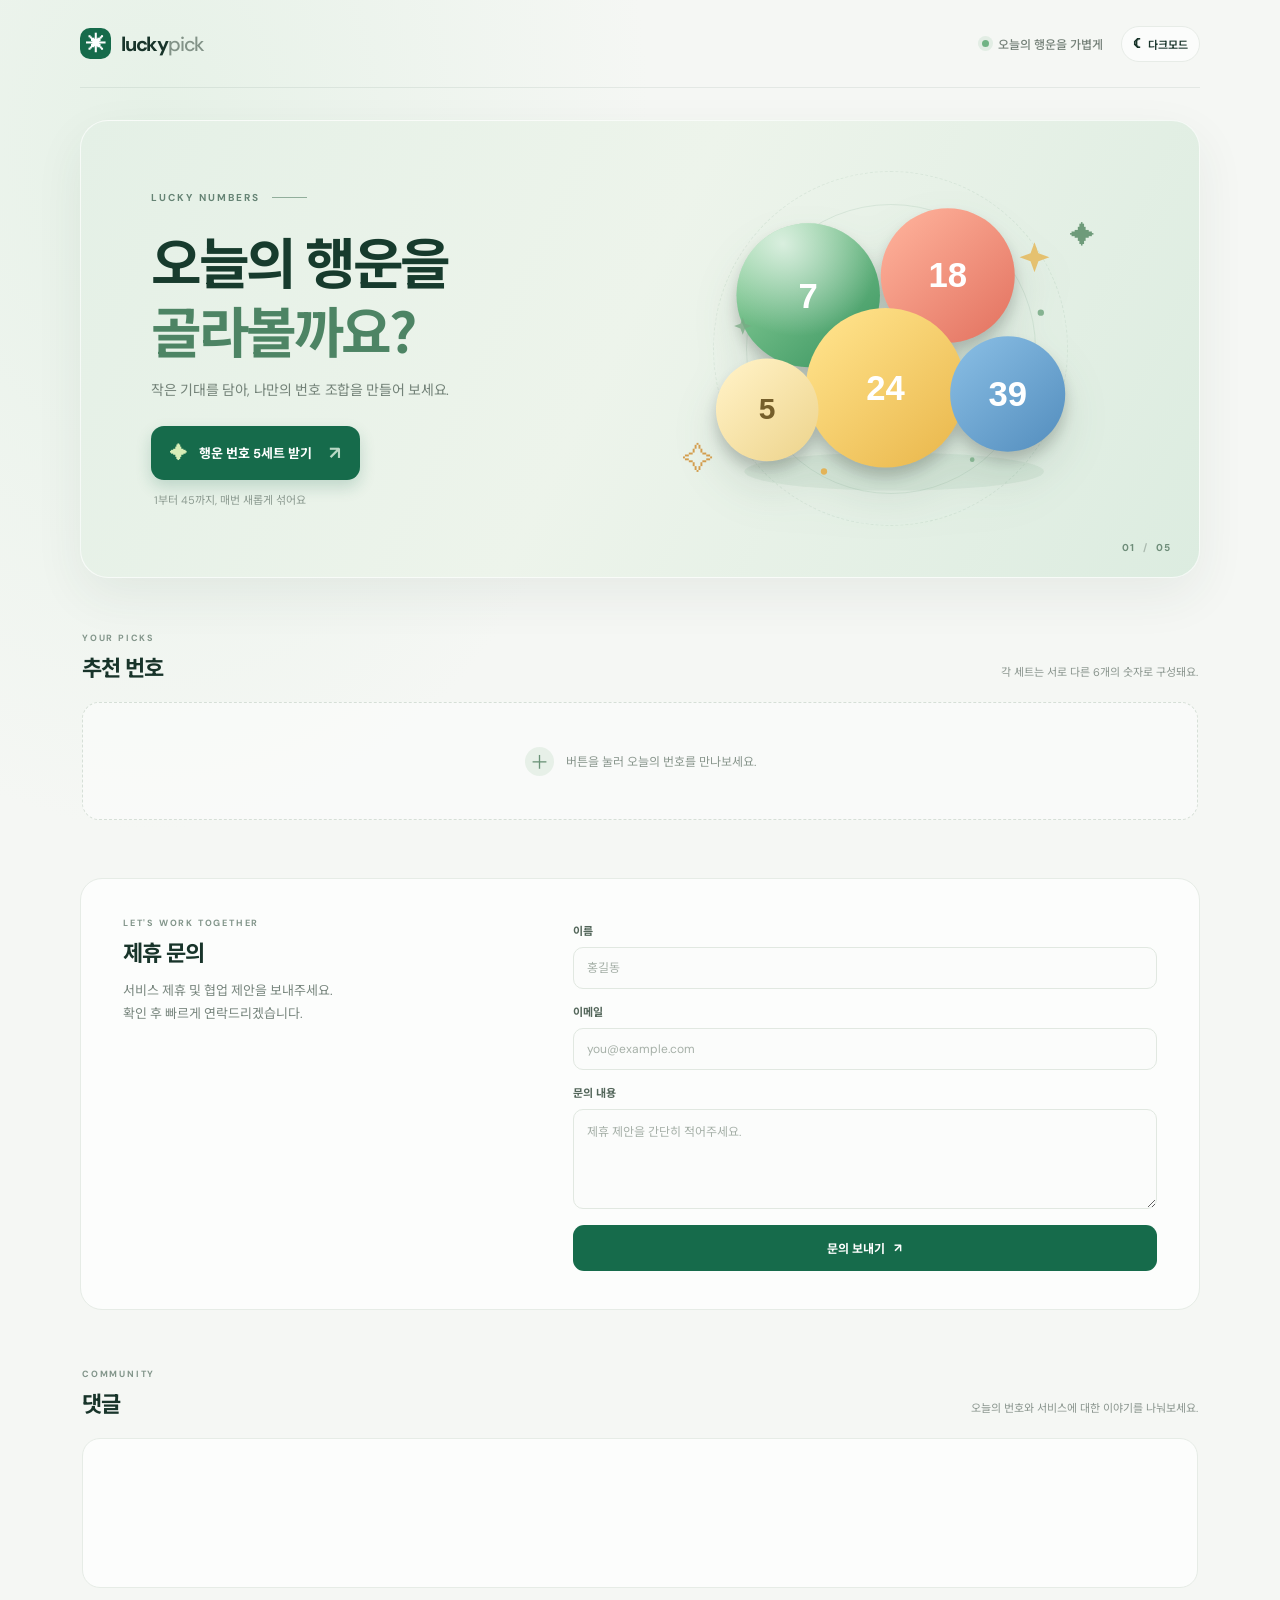
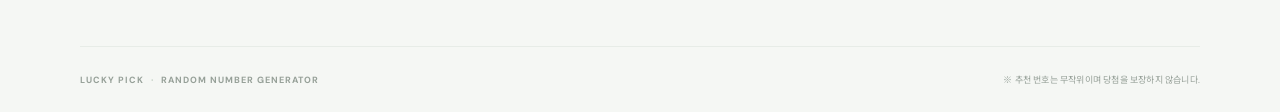
==== commit 6fd21281: "Add light and dark theme toggle" ====
--- a/index.html
+++ b/index.html
@@ -10,6 +10,16 @@
   <link rel="preconnect" href="https://fonts.gstatic.com" crossorigin>
   <link href="https://fonts.googleapis.com/css2?family=DM+Sans:wght@400;500;600;700&family=Noto+Sans+KR:wght@400;500;600;700;800&display=swap" rel="stylesheet">
   <link rel="stylesheet" href="style.css">
+  <script>
+    try {
+      var savedTheme = localStorage.getItem("lucky-pick-theme");
+      var initialTheme = savedTheme || (window.matchMedia("(prefers-color-scheme: dark)").matches ? "dark" : "light");
+      document.documentElement.dataset.theme = initialTheme;
+      document.documentElement.style.colorScheme = initialTheme;
+    } catch (error) {
+      document.documentElement.dataset.theme = "light";
+    }
+  </script>
 </head>
 <body>
   <div class="page-shell">
@@ -18,7 +28,13 @@
         <span class="brand-mark" aria-hidden="true">✳</span>
         <span>lucky<span class="brand-light">pick</span></span>
       </a>
-      <span class="topbar-note"><span class="live-dot"></span> 오늘의 행운을 가볍게</span>
+      <div class="topbar-actions">
+        <span class="topbar-note"><span class="live-dot"></span> 오늘의 행운을 가볍게</span>
+        <button id="theme-toggle" class="theme-toggle" type="button" aria-label="다크모드로 전환" aria-pressed="false">
+          <span class="theme-toggle-icon" aria-hidden="true">☾</span>
+          <span class="theme-toggle-label">다크모드</span>
+        </button>
+      </div>
     </header>
 
     <main>
@@ -48,7 +64,7 @@
         <div class="section-heading">
           <div>
             <p class="section-kicker">YOUR PICKS</p>
-            <h2 id="results-title">추천 번호</h2>
+            <h2 id="results-title">추천 번호</h2>  
           </div>
           <p class="section-side-note">각 세트는 서로 다른 6개의 숫자로 구성돼요.</p>
         </div>
--- a/style.css
+++ b/style.css
@@ -35,6 +35,27 @@
   justify-content: space-between;
   border-bottom: 1px solid rgb(24 52 42 / 8%);
 }
+
+.topbar-actions { display: flex; align-items: center; gap: 18px; }
+
+.theme-toggle {
+  display: inline-flex;
+  min-height: 36px;
+  align-items: center;
+  gap: 7px;
+  padding: 0 11px;
+  border: 1px solid var(--line);
+  border-radius: 999px;
+  color: var(--ink);
+  background: rgb(255 255 255 / 68%);
+  cursor: pointer;
+  font-size: 11px;
+  font-weight: 600;
+  transition: background 160ms ease, border-color 160ms ease, transform 160ms ease;
+}
+.theme-toggle:hover { transform: translateY(-1px); }
+.theme-toggle:focus-visible { outline: 3px solid #e0aa48; outline-offset: 3px; }
+.theme-toggle-icon { font-size: 15px; line-height: 1; }
 
 .brand {
   display: inline-flex;
@@ -396,6 +417,51 @@
 .comments-panel noscript { color: var(--muted); font-size: 12px; }
 .comments-panel noscript a { color: var(--green); }
 
+html[data-theme="dark"] { color-scheme: dark; }
+html[data-theme="dark"] body {
+  --ink: #e4eee7;
+  --muted: #a3b3a8;
+  --green: #57a879;
+  --green-dark: #3b895f;
+  --paper: #111a15;
+  --line: #29372f;
+  color: var(--ink);
+  background: radial-gradient(ellipse at 12% 8%, rgb(40 75 53 / 35%), transparent 31rem), var(--paper);
+}
+html[data-theme="dark"] .topbar { border-bottom-color: rgb(220 238 225 / 10%); }
+html[data-theme="dark"] .brand-light,
+html[data-theme="dark"] .topbar-note,
+html[data-theme="dark"] .section-side-note,
+html[data-theme="dark"] .card-label { color: #a3b3a8; }
+html[data-theme="dark"] .theme-toggle { border-color: #34453a; color: #e4eee7; background: #1b2820; }
+html[data-theme="dark"] .hero {
+  border-color: rgb(147 190 157 / 12%);
+  background: linear-gradient(116deg, #20372a 0%, #233b2c 48%, #1b3225 100%);
+  box-shadow: 0 18px 50px rgb(0 0 0 / 20%);
+}
+html[data-theme="dark"] h1 { color: #e4eee7; }
+html[data-theme="dark"] h1 span { color: #8bc49a; }
+html[data-theme="dark"] .hero-description { color: #afc0b3; }
+html[data-theme="dark"] .eyebrow { color: #a0bba7; }
+html[data-theme="dark"] .eyebrow-line { background: #668b71; }
+html[data-theme="dark"] .button-caption { color: #a4b7a9; }
+html[data-theme="dark"] .hero-index { color: #a0bba7; }
+html[data-theme="dark"] .hero-index span { color: #718879; }
+html[data-theme="dark"] .section-kicker { color: #9aafa0; }
+html[data-theme="dark"] .empty-state { border-color: #36463b; color: #a9b8ad; background: rgb(31 45 36 / 65%); }
+html[data-theme="dark"] .empty-icon { color: #a6d0ae; background: #2b4833; }
+html[data-theme="dark"] .lotto-card { border-color: #2e3c33; background: #1b2720; box-shadow: 0 5px 18px rgb(0 0 0 / 12%); }
+html[data-theme="dark"] .card-number { color: #b5dbbd; background: #2a4331; }
+html[data-theme="dark"] .partnership-section,
+html[data-theme="dark"] .comments-panel { border-color: #2e3c33; background: rgb(27 39 32 / 82%); }
+html[data-theme="dark"] .partnership-form label { color: #c2d0c6; }
+html[data-theme="dark"] .partnership-form input,
+html[data-theme="dark"] .partnership-form textarea { border-color: #394a3e; color: #e4eee7; background: #142019; }
+html[data-theme="dark"] .partnership-form input::placeholder,
+html[data-theme="dark"] .partnership-form textarea::placeholder { color: #788b7d; }
+html[data-theme="dark"] .footer { border-top-color: var(--line); color: #8fa194; }
+html[data-theme="dark"] .footer-dot { color: #63796a; }
+
 @media (max-width: 900px) {
   .page-shell { width: min(760px, calc(100% - 40px)); }
   .hero { min-height: 410px; padding: 48px 42px; }
@@ -410,7 +476,9 @@
   .page-shell { width: calc(100% - 32px); }
   .topbar { height: 68px; }
   .brand { font-size: 18px; }
-  .topbar-note { font-size: 10px; }
+  .topbar-actions { gap: 9px; }
+  .topbar-note { gap: 6px; font-size: 0; }
+  .theme-toggle { min-height: 33px; gap: 5px; padding: 0 9px; font-size: 10px; }
   .hero { min-height: 0; grid-template-columns: 1fr; gap: 3px; margin-top: 18px; padding: 34px 25px 27px; border-radius: 22px; }
   .eyebrow { margin-bottom: 15px; }
   h1 { font-size: clamp(37px, 10vw, 48px); letter-spacing: -2.7px; }
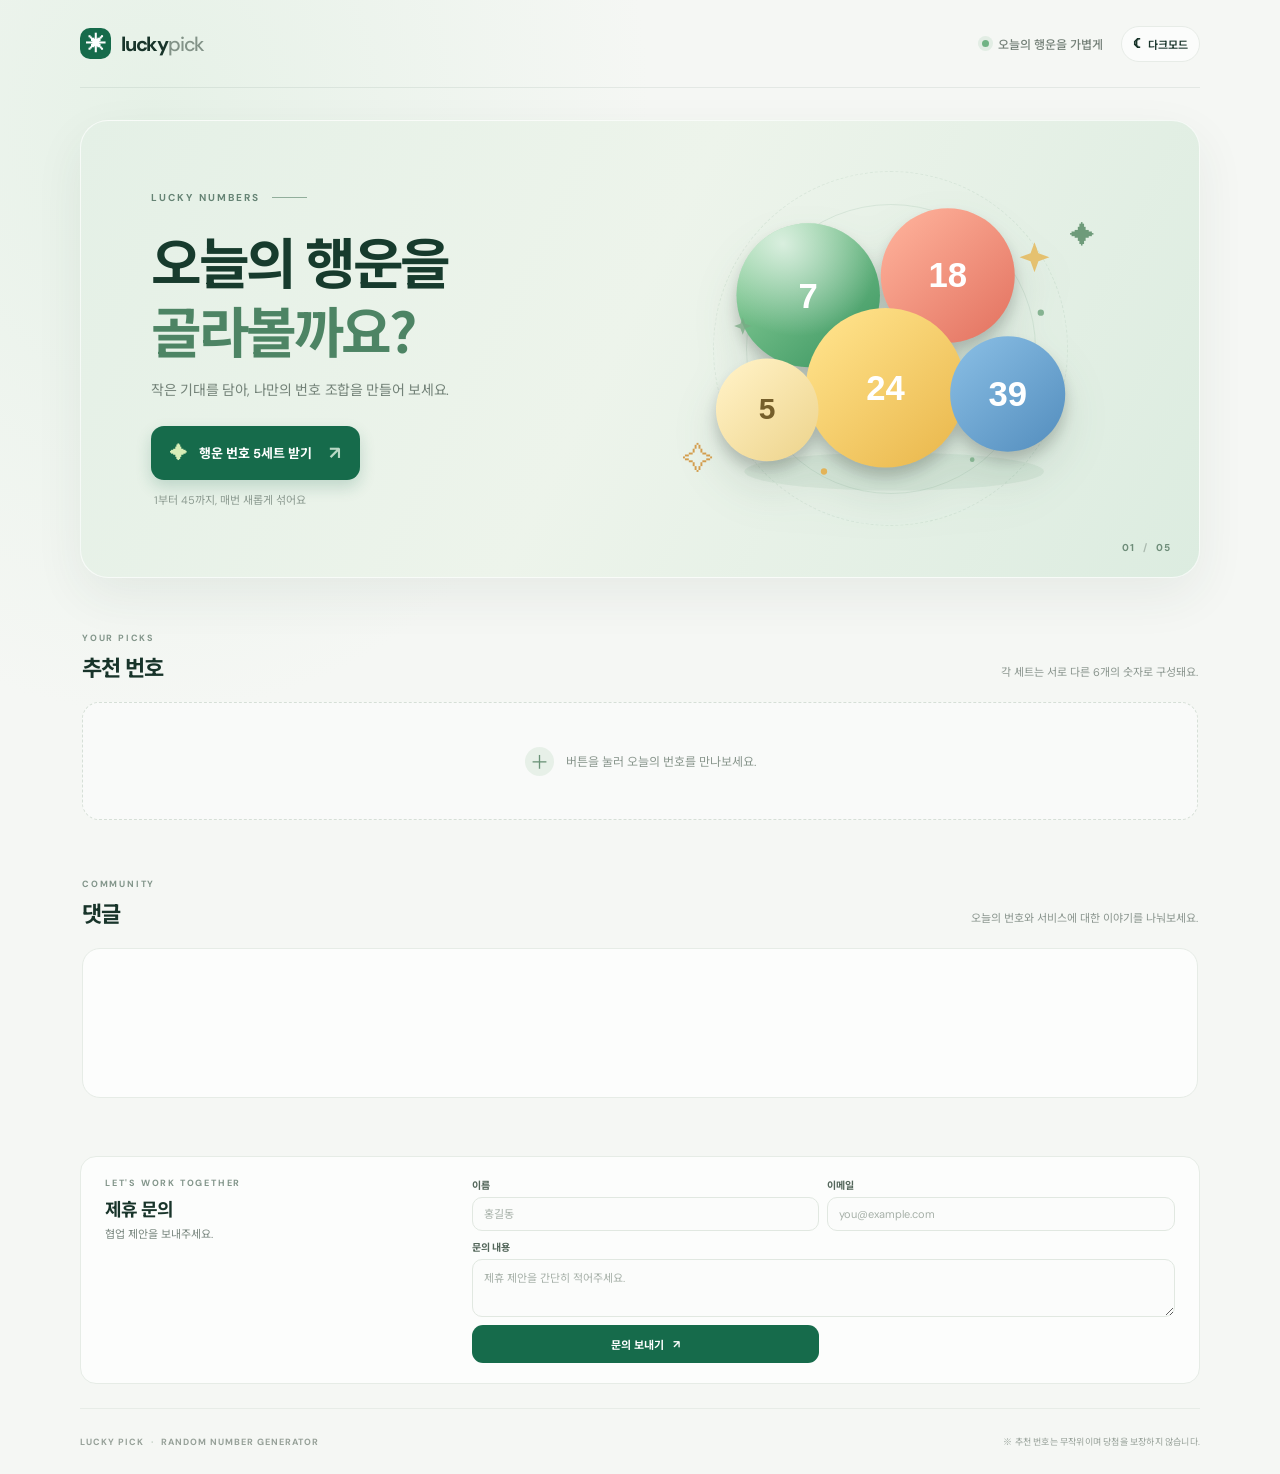
==== commit b4b7f78c: "Move compact partnership form to page bottom" ====
--- a/index.html
+++ b/index.html
@@ -76,26 +76,6 @@
         </div>
       </section>
 
-      <section class="partnership-section" aria-labelledby="partnership-title">
-        <div class="partnership-intro">
-          <p class="section-kicker">LET'S WORK TOGETHER</p>
-          <h2 id="partnership-title">제휴 문의</h2>
-          <p>서비스 제휴 및 협업 제안을 보내주세요.<br>확인 후 빠르게 연락드리겠습니다.</p>
-        </div>
-        <form class="partnership-form" action="https://formspree.io/f/mnppqanr" method="POST">
-          <label for="partner-name">이름</label>
-          <input id="partner-name" name="name" type="text" autocomplete="name" placeholder="홍길동" required>
-
-          <label for="partner-email">이메일</label>
-          <input id="partner-email" name="email" type="email" autocomplete="email" placeholder="you@example.com" required>
-
-          <label for="partner-message">문의 내용</label>
-          <textarea id="partner-message" name="message" rows="4" placeholder="제휴 제안을 간단히 적어주세요." required></textarea>
-
-          <button class="submit-button" type="submit">문의 보내기 <span aria-hidden="true">↗</span></button>
-        </form>
-      </section>
-
       <section class="comments-section" aria-labelledby="comments-title">
         <div class="section-heading">
           <div>
@@ -108,6 +88,29 @@
           <div id="disqus_thread"></div>
           <noscript>댓글을 보려면 JavaScript를 활성화해 주세요. <a href="https://disqus.com/?ref_noscript">Disqus 댓글 보기</a></noscript>
         </div>
+      </section>
+
+      <section class="partnership-section" aria-labelledby="partnership-title">
+        <div class="partnership-intro">
+          <p class="section-kicker">LET'S WORK TOGETHER</p>
+          <h2 id="partnership-title">제휴 문의</h2>
+          <p>협업 제안을 보내주세요.</p>
+        </div>
+        <form class="partnership-form" action="https://formspree.io/f/mnppqanr" method="POST">
+          <div class="partnership-field">
+            <label for="partner-name">이름</label>
+            <input id="partner-name" name="name" type="text" autocomplete="name" placeholder="홍길동" required>
+          </div>
+          <div class="partnership-field">
+            <label for="partner-email">이메일</label>
+            <input id="partner-email" name="email" type="email" autocomplete="email" placeholder="you@example.com" required>
+          </div>
+          <div class="partnership-field partnership-message-field">
+            <label for="partner-message">문의 내용</label>
+            <textarea id="partner-message" name="message" rows="2" placeholder="제휴 제안을 간단히 적어주세요." required></textarea>
+          </div>
+          <button class="submit-button" type="submit">문의 보내기 <span aria-hidden="true">↗</span></button>
+        </form>
       </section>
     </main>
 
--- a/style.css
+++ b/style.css
@@ -355,51 +355,53 @@
 
 .partnership-section {
   display: grid;
-  grid-template-columns: 0.8fr 1.2fr;
-  gap: 60px;
-  margin: 0 0 58px;
-  padding: 38px 42px;
+  grid-template-columns: 0.65fr 1.35fr;
+  gap: 28px;
+  margin: 0 0 24px;
+  padding: 20px 24px;
   border: 1px solid #e6ece6;
-  border-radius: 22px;
+  border-radius: 16px;
   background: rgb(255 255 255 / 72%);
 }
 
-.partnership-intro h2 { margin-bottom: 12px; }
-.partnership-intro > p:last-child { color: var(--muted); font-size: 13px; line-height: 1.8; }
-
-.partnership-form { display: grid; grid-template-columns: 1fr; gap: 9px; }
-.partnership-form label { margin-top: 5px; color: #53665a; font-size: 11px; font-weight: 700; }
+.partnership-intro h2 { margin-bottom: 5px; font-size: 18px; }
+.partnership-intro > p:last-child { margin-bottom: 0; color: var(--muted); font-size: 11px; line-height: 1.6; }
+
+.partnership-form { display: grid; grid-template-columns: 1fr 1fr; align-items: end; gap: 8px; }
+.partnership-field { display: grid; gap: 5px; }
+.partnership-form label { color: #53665a; font-size: 10px; font-weight: 700; }
+.partnership-message-field { grid-column: 1 / -1; }
 .partnership-form input,
 .partnership-form textarea {
   width: 100%;
-  padding: 12px 13px;
+  padding: 9px 11px;
   border: 1px solid #e1e8e1;
   border-radius: 10px;
   outline: none;
   color: var(--ink);
   background: #fbfcfb;
   font: inherit;
-  font-size: 12px;
+  font-size: 11px;
   transition: border-color 160ms ease, box-shadow 160ms ease;
 }
-.partnership-form textarea { resize: vertical; min-height: 100px; }
+.partnership-form textarea { resize: vertical; min-height: 58px; }
 .partnership-form input:focus,
 .partnership-form textarea:focus { border-color: #70a181; box-shadow: 0 0 0 3px rgb(112 161 129 / 14%); }
 .partnership-form input::placeholder,
 .partnership-form textarea::placeholder { color: #a6b0a8; }
 .submit-button {
   display: inline-flex;
-  min-height: 46px;
+  min-height: 38px;
   align-items: center;
   justify-content: center;
   gap: 9px;
-  margin-top: 7px;
+  margin-top: 0;
   border: 0;
   border-radius: 11px;
   color: white;
   background: var(--green);
   cursor: pointer;
-  font-size: 12px;
+  font-size: 11px;
   font-weight: 700;
   transition: background 160ms ease, transform 160ms ease;
 }
@@ -469,7 +471,7 @@
   .art-orbit { width: 245px; height: 245px; }
   .orbit-two { width: 300px; height: 300px; }
   .results-grid { grid-template-columns: repeat(3, minmax(0, 1fr)); }
-  .partnership-section { gap: 30px; padding: 32px; }
+  .partnership-section { gap: 20px; padding: 20px; }
 }
 
 @media (max-width: 620px) {
@@ -496,7 +498,9 @@
   .section-heading { align-items: start; gap: 12px; }
   .section-side-note { max-width: 150px; text-align: right; line-height: 1.6; }
   .results-grid { grid-template-columns: repeat(2, minmax(0, 1fr)); gap: 9px; }
-  .partnership-section { grid-template-columns: 1fr; gap: 18px; margin-bottom: 38px; padding: 26px 21px; }
+  .partnership-section { grid-template-columns: 1fr; gap: 14px; margin-bottom: 20px; padding: 18px 16px; }
+  .partnership-form { grid-template-columns: 1fr; }
+  .partnership-message-field { grid-column: auto; }
   .lotto-card { padding: 14px 9px 16px; }
   .balls { gap: 5px; }
   .ball { width: 32px; height: 32px; flex-basis: 32px; }
